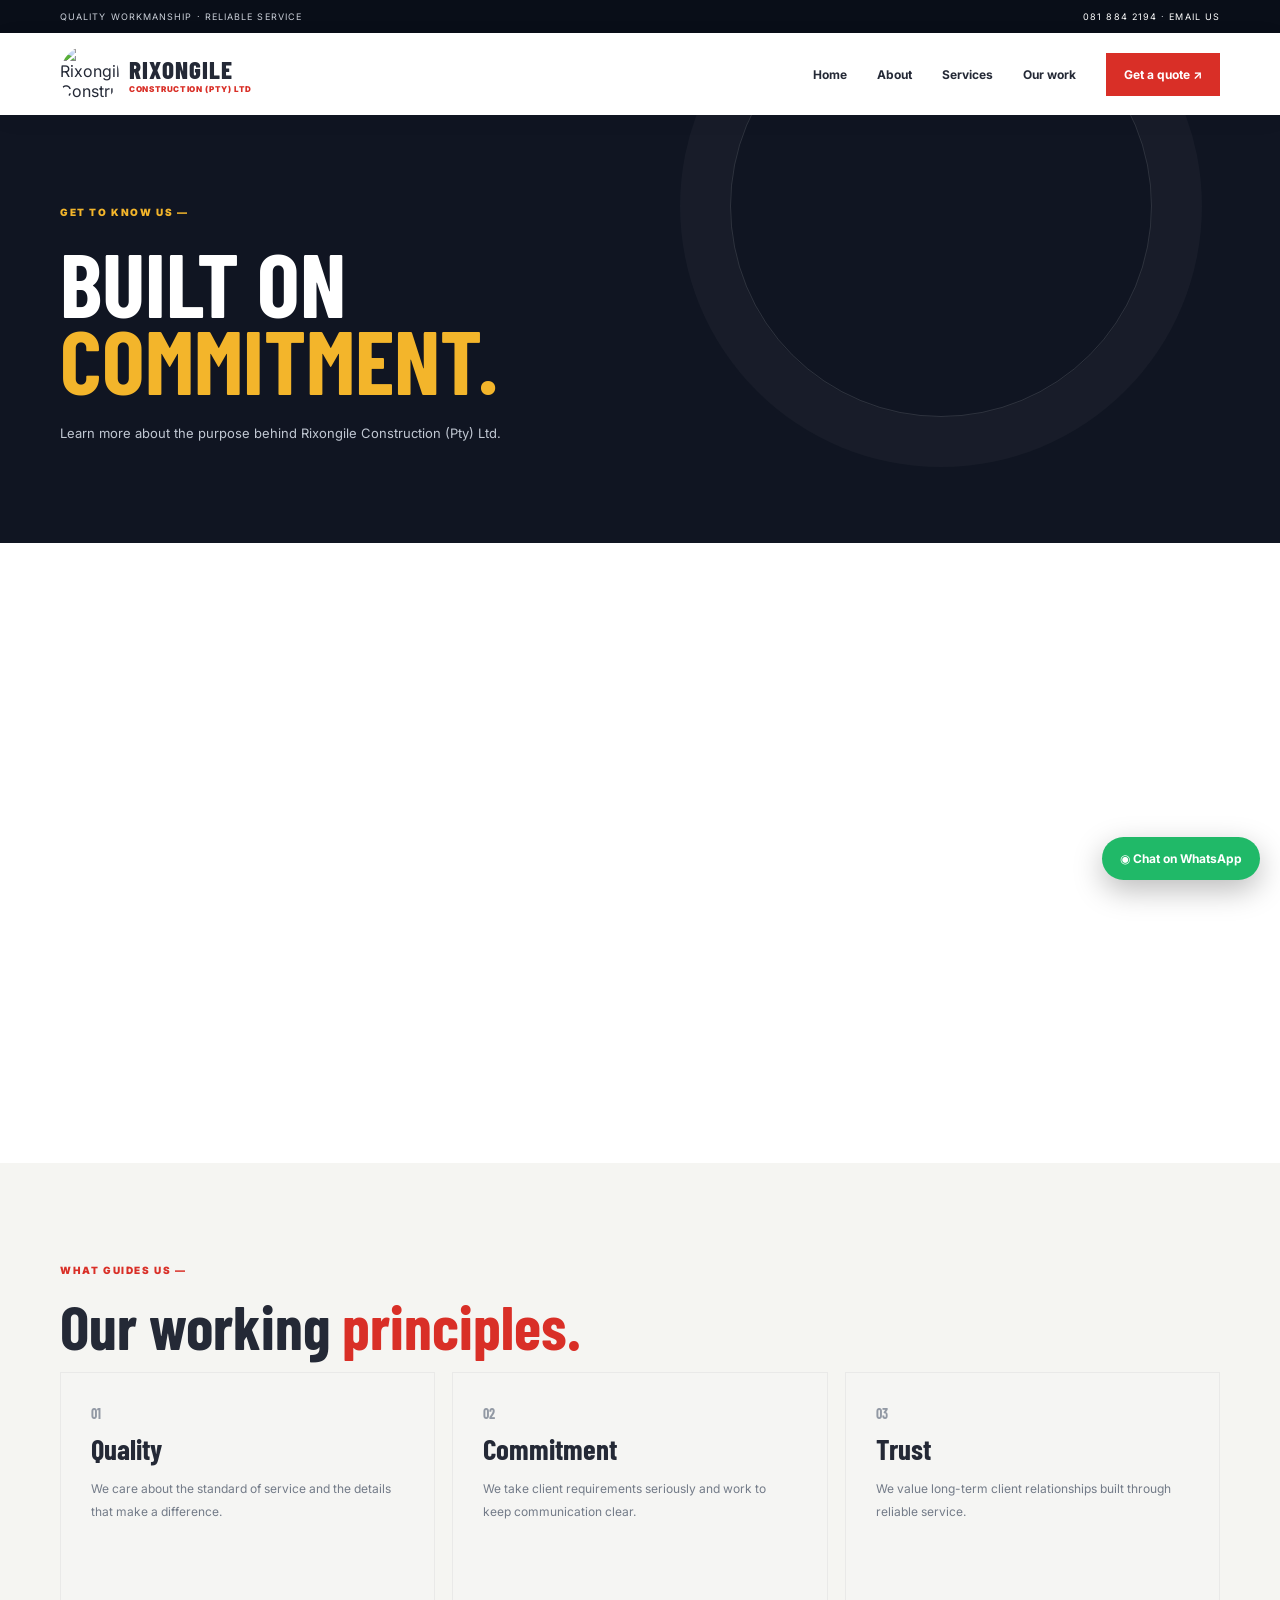
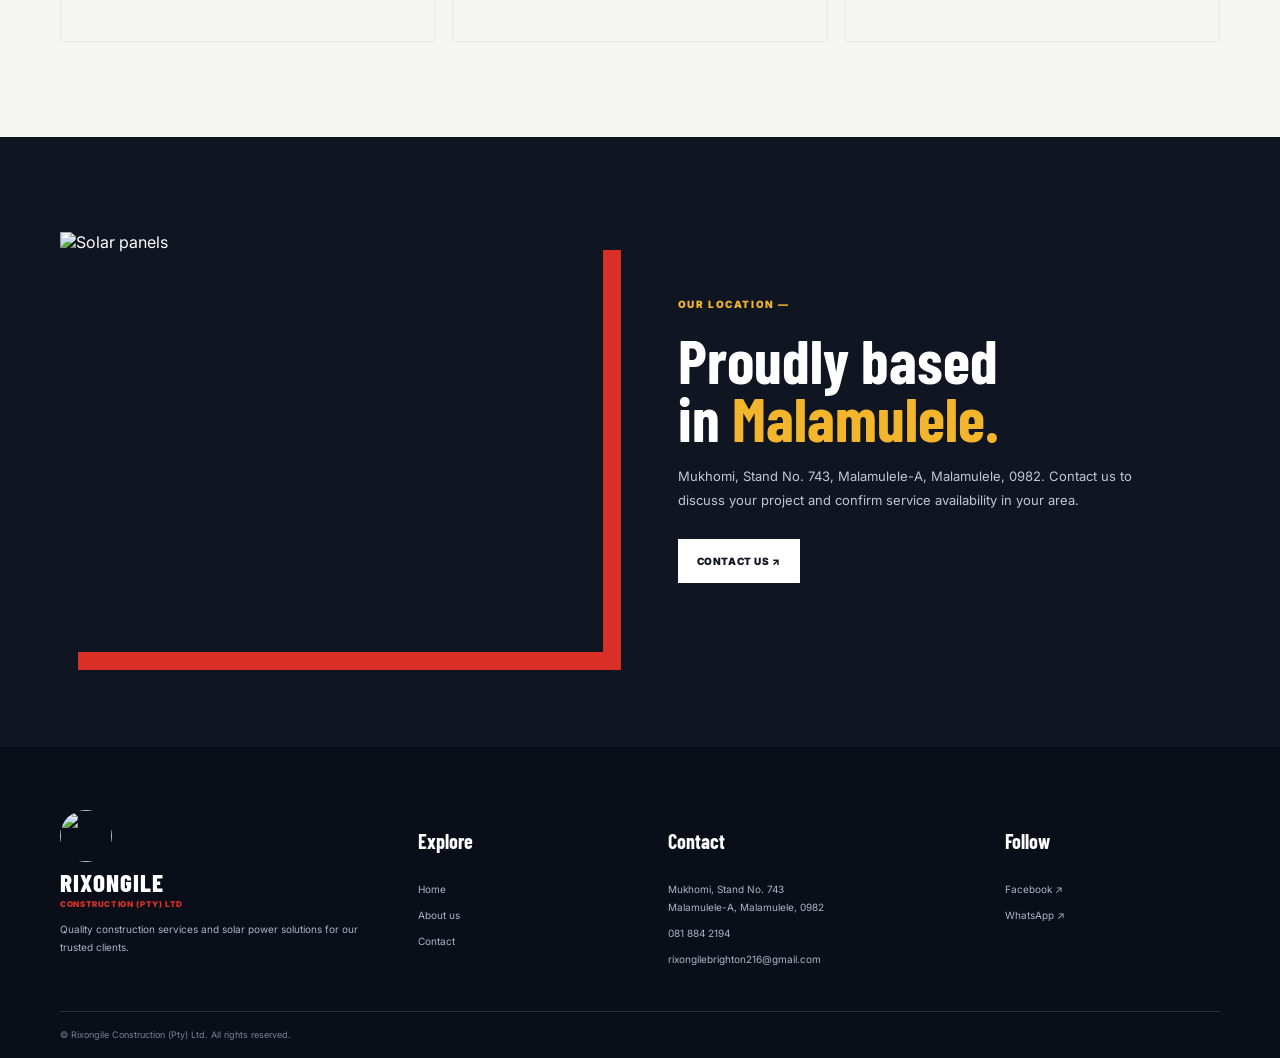
==== about.html @ 3d1c003c "commit commit" ====
<!doctype html><html lang="en"><head><meta charset="UTF-8"><meta name="viewport" content="width=device-width, initial-scale=1"><meta name="theme-color" content="#101522"><link rel="preconnect" href="https://fonts.googleapis.com"><link rel="preconnect" href="https://fonts.gstatic.com" crossorigin><link href="https://fonts.googleapis.com/css2?family=Barlow+Condensed:wght@500;600;700;800;900&family=Inter:wght@400;500;600;700;800&display=swap" rel="stylesheet"><link rel="stylesheet" href="styles.css"><meta name="description" content="Rixongile Construction (Pty) Ltd — construction and solar power solutions."><title>About Us | Rixongile Construction</title></head><body><div class="top"><div class="container">QUALITY WORKMANSHIP · RELIABLE SERVICE <span><a href="tel:+27818842194">081 884 2194</a> · <a href="mailto:rixongilebrighton216@gmail.com">EMAIL US</a></span></div></div><header><div class="container nav"><a class="brand" href="index.html"><img src="assets/logo-rixongile.jpg" alt="Rixongile Construction logo"><span><b>RIXONGILE</b><small>CONSTRUCTION (PTY) LTD</small></span></a><button class="menu" aria-label="Toggle menu">☰</button><nav><a href="index.html">Home</a><a href="about.html">About</a><a href="index.html#services">Services</a><a href="index.html#work">Our work</a><a class="navbtn" href="contact.html">Get a quote ↗</a></nav></div></header><main><section class="innerHero"><div class="container"><label>GET TO KNOW US —</label><h1>BUILT ON<br><em>COMMITMENT.</em></h1><p>Learn more about the purpose behind Rixongile Construction (Pty) Ltd.</p></div></section><section class="section"><div class="container split aboutSplit"><img class="featureImg reveal" src="assets/solar-system-installation.jpg" alt="Solar battery and inverter installation"><div class="reveal"><label>OUR STORY —</label><h2>Practical solutions.<br><em>Quality service.</em></h2><p>Rixongile Construction (Pty) Ltd provides good-quality services for our trusted clients. With over five years of industry experience, we aim to approach every enquiry with care, professionalism and a commitment to work that meets the client's needs.</p><p>Our service offering includes general construction enquiries and solar power solutions, including solar panels, inverters and battery systems. We welcome the opportunity to understand your project and discuss a suitable way forward.</p><a class="btn red" href="contact.html">TALK TO OUR TEAM ↗</a></div></div></section><section class="intro section"><div class="container"><label>WHAT GUIDES US —</label><h2>Our working <em>principles.</em></h2><div class="cards"><article class="card"><b>01</b><h3>Quality</h3><p>We care about the standard of service and the details that make a difference.</p></article><article class="card"><b>02</b><h3>Commitment</h3><p>We take client requirements seriously and work to keep communication clear.</p></article><article class="card"><b>03</b><h3>Trust</h3><p>We value long-term client relationships built through reliable service.</p></article></div></div></section><section class="dark section"><div class="container split"><img class="featureImg" src="assets/solar-panels-roof.jpg" alt="Solar panels"><div><label>OUR LOCATION —</label><h2>Proudly based<br>in <em>Malamulele.</em></h2><p>Mukhomi, Stand No. 743, Malamulele-A, Malamulele, 0982. Contact us to discuss your project and confirm service availability in your area.</p><a class="btn white" href="contact.html">CONTACT US ↗</a></div></div></section></main><footer><div class="container foot"><div><a class="brand inverse" href="index.html"><img src="assets/logo-rixongile.jpg" alt=""><span><b>RIXONGILE</b><small>CONSTRUCTION (PTY) LTD</small></span></a><p>Quality construction services and solar power solutions for our trusted clients.</p></div><div><h4>Explore</h4><a href="index.html">Home</a><a href="about.html">About us</a><a href="contact.html">Contact</a></div><div><h4>Contact</h4><p>Mukhomi, Stand No. 743<br>Malamulele-A, Malamulele, 0982</p><a href="tel:+27818842194">081 884 2194</a><a href="mailto:rixongilebrighton216@gmail.com">rixongilebrighton216@gmail.com</a></div><div><h4>Follow</h4><a target="_blank" rel="noopener" href="https://www.facebook.com/p/Rixongile-construction-ptyltd-61550637435289/">Facebook ↗</a><a href="https://wa.me/27818842194">WhatsApp ↗</a></div></div><div class="container copyright">© <span id="year"></span> Rixongile Construction (Pty) Ltd. All rights reserved.</div></footer><a class="whatsapp" target="_blank" rel="noopener" href="https://wa.me/27818842194?text=Hello%20Rixongile%20Construction%2C%20I%20would%20like%20to%20make%20an%20enquiry.">◉ <b>Chat on WhatsApp</b></a><script src="script.js"></script></body></html>
---- styles.css ----
*{box-sizing:border-box} :root{--navy:#101522;--red:#d92f27;--gold:#f3b52b;--ink:#242936;--muted:#737b88;--paper:#f5f5f2}html{scroll-behavior:smooth;scroll-padding-top:90px}body{margin:0;font-family:Inter,Arial,sans-serif;color:var(--ink)}a{text-decoration:none;color:inherit}.container{width:min(1160px,calc(100% - 42px));margin:auto}.top{background:#090e18;color:#cbd0d9;font-size:9px;letter-spacing:.12em;padding:11px 0}.top .container{display:flex;justify-content:space-between}.top a{color:white}header{height:82px;position:sticky;top:0;z-index:20;background:#fff;box-shadow:0 4px 22px #0000000c}.nav{height:100%;display:flex;align-items:center;justify-content:space-between}.brand{display:flex;align-items:center;gap:10px}.brand img{width:59px;height:59px;object-fit:contain;border-radius:50%}.brand span{display:flex;flex-direction:column}.brand b{font:800 25px 'Barlow Condensed',sans-serif;letter-spacing:.04em}.brand small{font-size:8px;font-weight:900;color:var(--red);letter-spacing:.08em}.nav nav{display:flex;align-items:center;gap:30px;font-size:12px;font-weight:700}.nav nav a:hover{color:var(--red)}.navbtn{background:var(--red);color:white!important;padding:14px 18px}.menu{display:none;border:0;background:none;font-size:25px}.hero{background:var(--navy);color:#fff;position:relative;overflow:hidden}.hero:after{content:"";position:absolute;width:580px;height:580px;border:1px solid #ffffff16;border-radius:50%;right:-130px;top:-170px;box-shadow:0 0 0 55px #ffffff08,0 0 0 110px #ffffff05}.heroGrid{min-height:585px;display:grid;grid-template-columns:1fr 1fr;align-items:center;gap:55px;padding-top:45px;padding-bottom:70px;position:relative;z-index:1}.hero label,.innerHero label,label{font-size:10px;font-weight:900;letter-spacing:.16em;color:var(--red)}.hero label,.innerHero label,.dark label,.callout label{color:var(--gold)}h1,h2,h3{font-family:'Barlow Condensed',sans-serif}h1{font-size:clamp(66px,8vw,100px);line-height:.85;margin:24px 0}h1 em,h2 em{font-style:normal;color:var(--gold)}h2{font-size:clamp(43px,5vw,62px);line-height:.94;margin:18px 0}p{font-size:13px;line-height:1.85;color:var(--muted)}.hero p,.innerHero p,.dark p{color:#c0c7d2;max-width:490px}.btn{display:inline-block;padding:16px 19px;font-size:10px;font-weight:900;letter-spacing:.06em;margin:14px 8px 10px 0;transition:.3s}.btn:hover{transform:translateY(-4px);box-shadow:0 12px 24px #0003}.red{background:var(--red);color:#fff}.ghost{border:1px solid #ffffff66;color:white}.white{background:#fff;color:var(--navy)}.proof{margin-top:27px;font-size:11px;color:#e5e8ed}.heroPic{height:420px;position:relative;perspective:900px}.heroPic img{width:100%;height:100%;object-fit:cover;border:8px solid #ffffff15;box-shadow:0 30px 65px #0007;transform:rotateY(-7deg);transition:.5s}.heroPic img:hover{transform:rotateY(0) translateY(-6px)}.float{position:absolute;bottom:20px;left:-20px;background:white;color:var(--ink);padding:17px;font-size:10px;font-weight:900;box-shadow:0 15px 35px #0003}.strip{height:53px;display:flex;align-items:center;justify-content:space-between;color:#aab2c0;font-size:9px;letter-spacing:.13em;border-top:1px solid #ffffff20}.section{padding:95px 0}.intro{background:var(--paper)}.introGrid{display:grid;grid-template-columns:1fr 2.2fr .7fr;gap:30px}.intro h2 em,.heading h2 em,.contactGrid h2 em{color:var(--red)}.stat{font:900 82px 'Barlow Condensed';color:var(--red)}.stat small{display:block;font:800 9px Inter;color:var(--muted);letter-spacing:.1em}.link,.card a{color:var(--red);font-size:10px;font-weight:900;display:inline-block;margin-top:13px}.heading{display:flex;justify-content:space-between;align-items:end;gap:30px;margin-bottom:38px}.heading p{max-width:330px}.cards{display:grid;grid-template-columns:repeat(3,1fr);gap:17px}.card{background:#f5f5f3;padding:30px;min-height:270px;border:1px solid #e9e9e8;transition:.35s;transform-style:preserve-3d}.card:hover{background:#fff;box-shadow:0 20px 55px #10152220}.card> b{font:700 14px 'Barlow Condensed';color:#9299a4}.symbol{font-size:40px;color:var(--red);margin:27px 0 12px;transform:translateZ(25px)}.card h3{font-size:29px;margin:8px 0}.card p{font-size:12px}.dark{background:var(--navy);color:#fff}.split{display:grid;grid-template-columns:1fr 1fr;align-items:center;gap:75px}.featureImg{width:100%;height:420px;object-fit:cover;box-shadow:18px 18px 0 var(--red)}.dark ul{list-style:none;padding:0;margin:25px 0}.dark li{font-size:11px;color:#dce0e7;margin:14px 0}.gallery{display:grid;grid-template-columns:1.3fr 1fr 1fr;grid-auto-rows:220px;gap:14px}.gallery a{position:relative;overflow:hidden;background:#ddd}.gallery a:first-child{grid-row:span 2}.gallery img{width:100%;height:100%;object-fit:cover;transition:.6s}.gallery a:hover img{transform:scale(1.08)}.gallery a:after{content:"";position:absolute;inset:50% 0 0;background:linear-gradient(transparent,#000b)}.gallery b{position:absolute;bottom:15px;left:15px;color:white;z-index:1;font-size:10px}.callout{background:var(--paper);padding:65px 0}.callInner{background:var(--navy);color:white;padding:50px 60px;display:flex;align-items:center;justify-content:space-between;gap:30px}.callInner h2{font-size:58px}.callInner p{margin-bottom:0}.innerHero{background:var(--navy);color:white;padding:85px 0;position:relative;overflow:hidden}.innerHero:after{content:"";position:absolute;right:10%;top:-120px;width:420px;height:420px;border:1px solid #ffffff20;border-radius:50%;box-shadow:0 0 0 50px #ffffff08}.innerHero .container{position:relative;z-index:1}.innerHero h1{font-size:clamp(65px,8vw,90px)}.aboutSplit{padding-top:10px}.contactGrid{display:grid;grid-template-columns:.9fr 1.1fr;gap:75px}.contactGrid h2{font-size:58px}.contactItem{display:flex;gap:15px;align-items:center;margin:26px 0;color:var(--red);font-size:23px}.contactItem span{display:flex;flex-direction:column;gap:6px;color:var(--ink)}.contactItem small{font-size:9px;letter-spacing:.12em;color:#89909a;font-weight:900}.contactItem b{font-size:12px}.formBox{background:var(--paper);padding:32px}.formBox h3{font-size:32px;margin:0}.formBox>p{font-size:11px}.formBox form{display:flex;flex-direction:column}.formBox label{color:var(--ink);font-size:10px;letter-spacing:0;margin:12px 0 6px}.formBox input,.formBox select,.formBox textarea{border:1px solid #dfe1e4;background:#fff;padding:13px;font:12px Inter;outline:none}.formBox input:focus,.formBox select:focus,.formBox textarea:focus{border-color:var(--red)}.formBox button{border:0;cursor:pointer;margin-top:18px}.formBox small{font-size:9px;color:#7c8490;line-height:1.6;margin-top:12px}.hours{display:grid;grid-template-columns:1fr 1fr;gap:70px;align-items:center}.hoursBox{background:#fff;color:var(--ink);padding:25px 30px}.hoursBox p{display:flex;justify-content:space-between;border-bottom:1px solid #eee;padding:10px 0;font-size:11px}.hoursBox b{color:var(--ink)}.hoursBox small{font-size:9px;color:#7b8390;line-height:1.6}footer{background:#090e18;color:#fff;padding:55px 0 18px}.foot{display:grid;grid-template-columns:1.5fr 1fr 1.4fr 1fr;gap:35px;padding-bottom:35px}.foot p,.foot a{font-size:10px;line-height:1.8;color:#aeb6c4;display:block;margin:8px 0}.foot h4{font:700 20px 'Barlow Condensed'}.inverse b{color:#fff}.inverse img{width:52px;height:52px}.copyright{border-top:1px solid #ffffff20;padding-top:17px;color:#798395;font-size:9px}.whatsapp{position:fixed;right:20px;bottom:20px;background:#20b968;color:#fff;border-radius:35px;padding:14px 18px;z-index:30;box-shadow:0 10px 30px #0004;font-size:12px}.reveal{opacity:0;transform:translateY(22px);transition:.7s}.reveal.visible{opacity:1;transform:none}@media(max-width:850px){.nav nav{gap:15px}.heroGrid{gap:25px}.split{gap:40px}.foot{grid-template-columns:1fr 1fr}.contactGrid{gap:35px}}@media(max-width:650px){.container{width:calc(100% - 34px)}.top .container{justify-content:center}.top .container:before{content:"";display:none}.top .container{font-size:8px}.top .container span{margin-left:10px}header{height:70px}.brand img{width:48px;height:48px}.brand b{font-size:22px}.menu{display:block}.nav nav{display:none;position:absolute;top:70px;left:0;right:0;background:white;padding:15px 22px 22px;box-shadow:0 12px 20px #0002;flex-direction:column;align-items:stretch;gap:0}.nav nav.open{display:flex}.nav nav a{padding:13px 0;border-bottom:1px solid #eee}.nav nav .navbtn{text-align:center;margin-top:10px;padding:13px}.heroGrid{grid-template-columns:1fr;padding-top:58px;padding-bottom:70px;gap:35px}.heroGrid h1{font-size:72px}.heroPic{height:300px}.heroPic img{transform:none}.float{left:0;bottom:10px}.strip{font-size:7px}.strip span:nth-child(2){display:none}.section{padding:68px 0}.introGrid{grid-template-columns:1fr;gap:16px}.stat{font-size:60px}.heading{display:block}.heading p{margin-top:15px}.cards{grid-template-columns:1fr}.card{min-height:230px}.split,.contactGrid,.hours{grid-template-columns:1fr;gap:38px}.featureImg{height:310px;box-shadow:12px 12px 0 var(--red)}.gallery{grid-template-columns:1fr 1fr;grid-auto-rows:160px;gap:9px}.gallery a:first-child{grid-row:span 2}.callInner{display:block;padding:32px 25px}.callInner h2{font-size:48px}.innerHero{padding:65px 0}.innerHero h1{font-size:65px}.contactGrid h2{font-size:50px}.formBox{padding:25px 19px}.foot{grid-template-columns:1fr 1fr;gap:20px}.foot>div:first-child{grid-column:span 2}.whatsapp{right:12px;bottom:12px;padding:12px 15px}}@media(prefers-reduced-motion:reduce){*{scroll-behavior:auto!important;transition:none!important}.reveal{opacity:1;transform:none}}
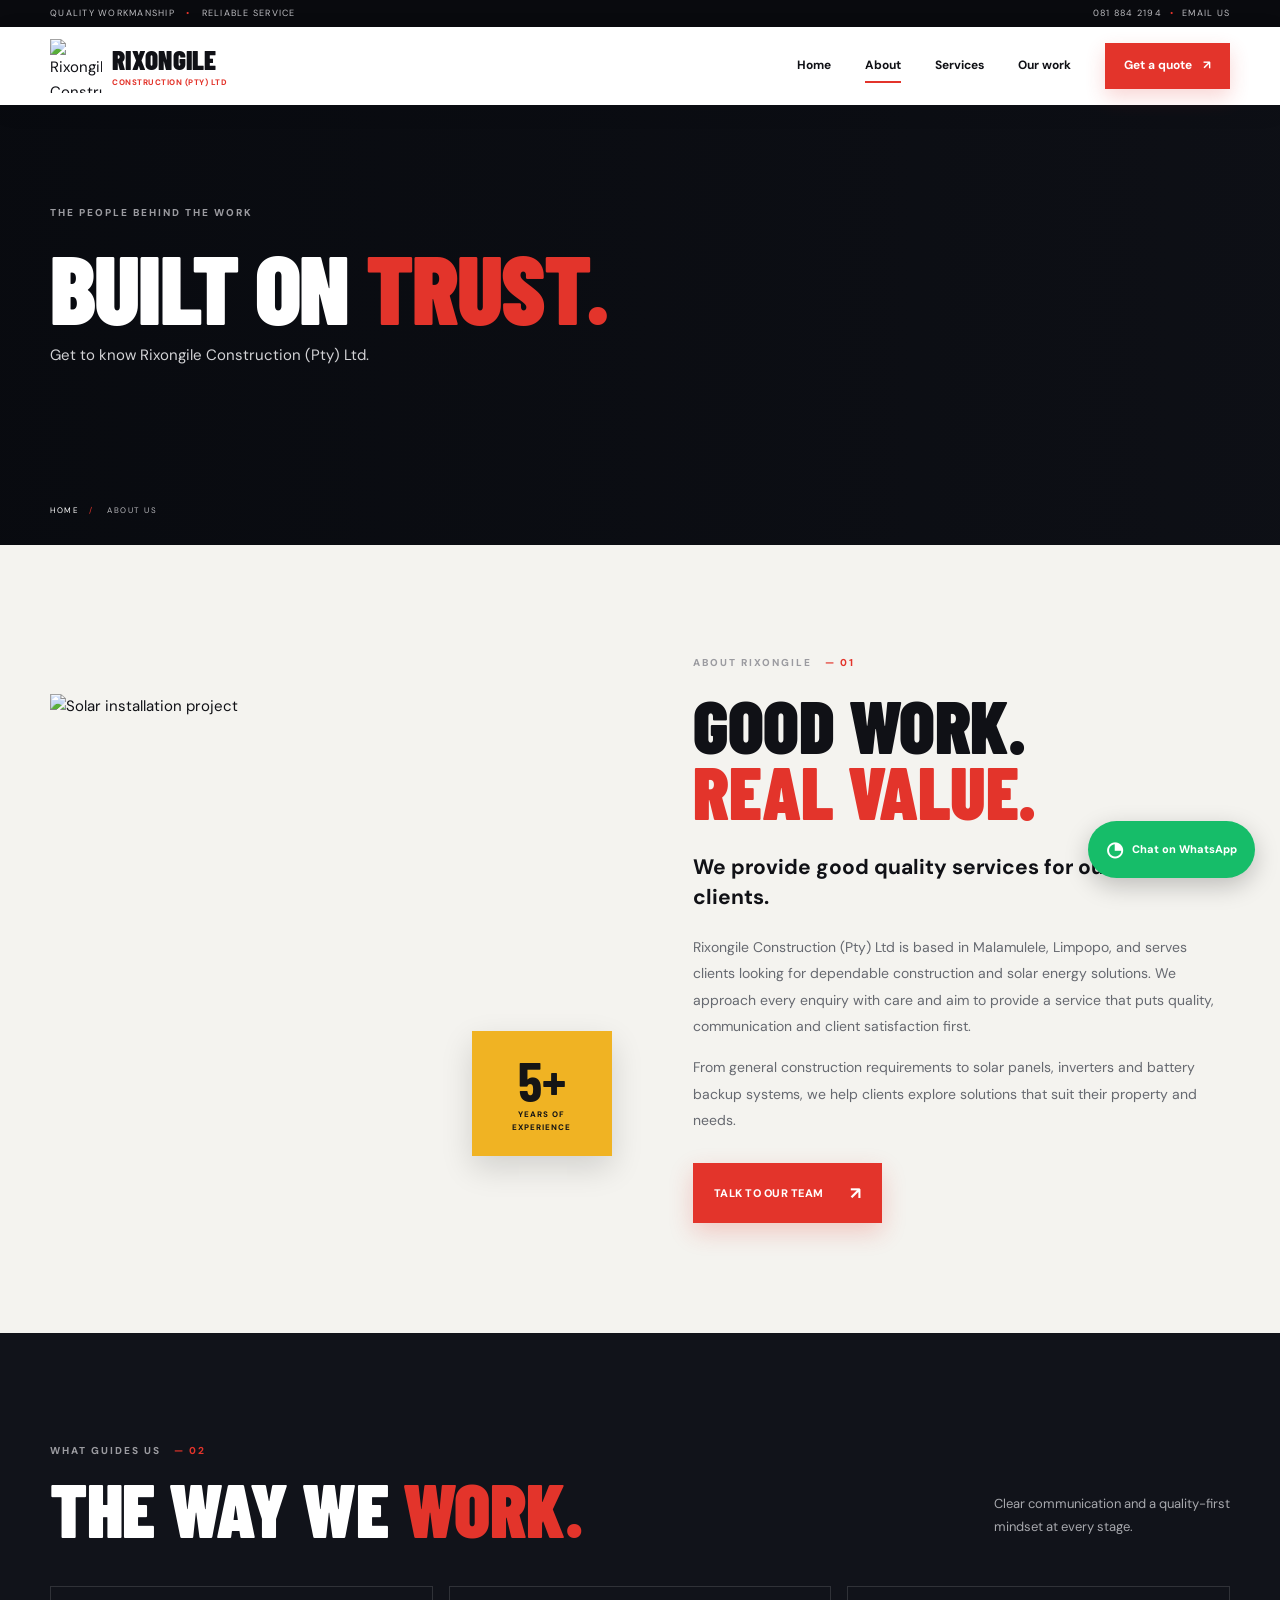
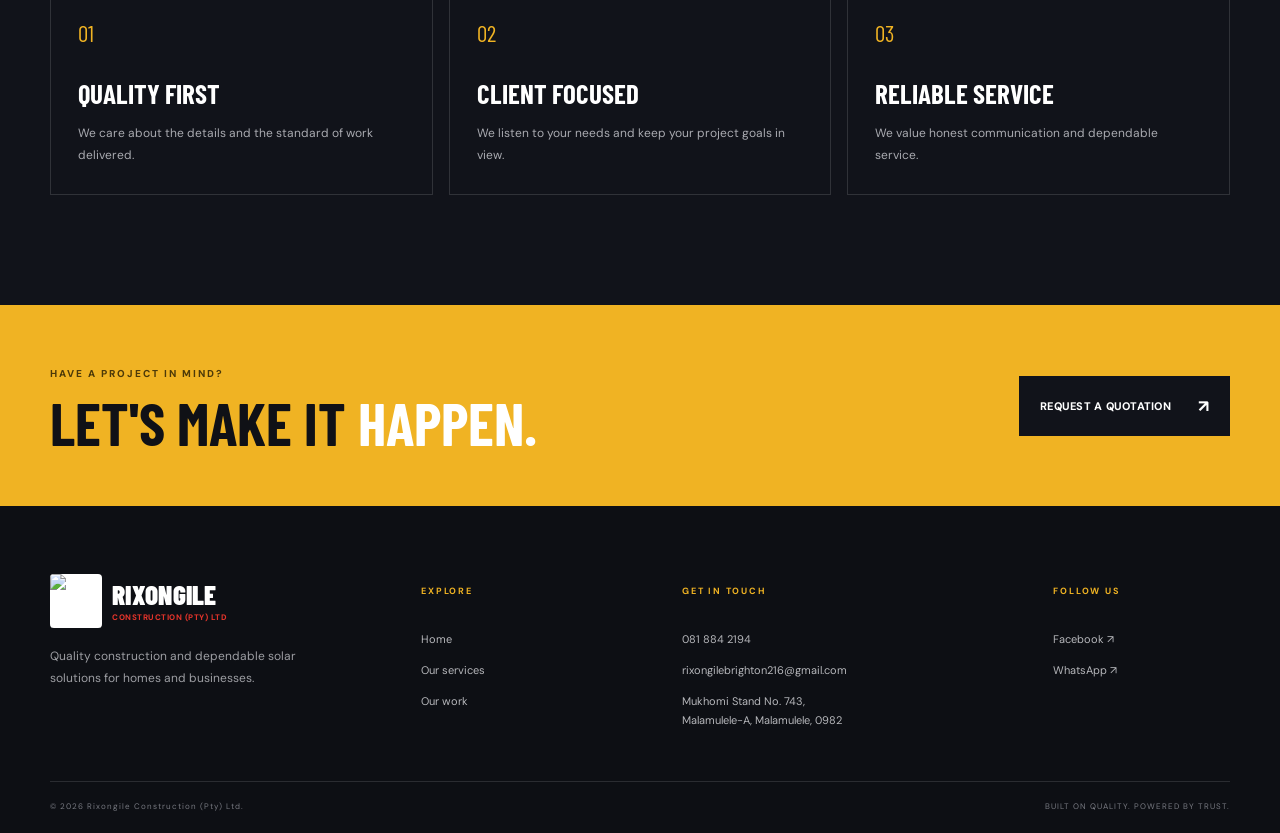
==== commit 35023281: "add files commit" ====
--- a/about.html
+++ b/about.html
@@ -1 +1 @@
-<!doctype html><html lang="en"><head><meta charset="UTF-8"><meta name="viewport" content="width=device-width, initial-scale=1"><meta name="theme-color" content="#101522"><link rel="preconnect" href="https://fonts.googleapis.com"><link rel="preconnect" href="https://fonts.gstatic.com" crossorigin><link href="https://fonts.googleapis.com/css2?family=Barlow+Condensed:wght@500;600;700;800;900&family=Inter:wght@400;500;600;700;800&display=swap" rel="stylesheet"><link rel="stylesheet" href="styles.css"><meta name="description" content="Rixongile Construction (Pty) Ltd — construction and solar power solutions."><title>About Us | Rixongile Construction</title></head><body><div class="top"><div class="container">QUALITY WORKMANSHIP · RELIABLE SERVICE <span><a href="tel:+27818842194">081 884 2194</a> · <a href="mailto:rixongilebrighton216@gmail.com">EMAIL US</a></span></div></div><header><div class="container nav"><a class="brand" href="index.html"><img src="assets/logo-rixongile.jpg" alt="Rixongile Construction logo"><span><b>RIXONGILE</b><small>CONSTRUCTION (PTY) LTD</small></span></a><button class="menu" aria-label="Toggle menu">☰</button><nav><a href="index.html">Home</a><a href="about.html">About</a><a href="index.html#services">Services</a><a href="index.html#work">Our work</a><a class="navbtn" href="contact.html">Get a quote ↗</a></nav></div></header><main><section class="innerHero"><div class="container"><label>GET TO KNOW US —</label><h1>BUILT ON<br><em>COMMITMENT.</em></h1><p>Learn more about the purpose behind Rixongile Construction (Pty) Ltd.</p></div></section><section class="section"><div class="container split aboutSplit"><img class="featureImg reveal" src="assets/solar-system-installation.jpg" alt="Solar battery and inverter installation"><div class="reveal"><label>OUR STORY —</label><h2>Practical solutions.<br><em>Quality service.</em></h2><p>Rixongile Construction (Pty) Ltd provides good-quality services for our trusted clients. With over five years of industry experience, we aim to approach every enquiry with care, professionalism and a commitment to work that meets the client's needs.</p><p>Our service offering includes general construction enquiries and solar power solutions, including solar panels, inverters and battery systems. We welcome the opportunity to understand your project and discuss a suitable way forward.</p><a class="btn red" href="contact.html">TALK TO OUR TEAM ↗</a></div></div></section><section class="intro section"><div class="container"><label>WHAT GUIDES US —</label><h2>Our working <em>principles.</em></h2><div class="cards"><article class="card"><b>01</b><h3>Quality</h3><p>We care about the standard of service and the details that make a difference.</p></article><article class="card"><b>02</b><h3>Commitment</h3><p>We take client requirements seriously and work to keep communication clear.</p></article><article class="card"><b>03</b><h3>Trust</h3><p>We value long-term client relationships built through reliable service.</p></article></div></div></section><section class="dark section"><div class="container split"><img class="featureImg" src="assets/solar-panels-roof.jpg" alt="Solar panels"><div><label>OUR LOCATION —</label><h2>Proudly based<br>in <em>Malamulele.</em></h2><p>Mukhomi, Stand No. 743, Malamulele-A, Malamulele, 0982. Contact us to discuss your project and confirm service availability in your area.</p><a class="btn white" href="contact.html">CONTACT US ↗</a></div></div></section></main><footer><div class="container foot"><div><a class="brand inverse" href="index.html"><img src="assets/logo-rixongile.jpg" alt=""><span><b>RIXONGILE</b><small>CONSTRUCTION (PTY) LTD</small></span></a><p>Quality construction services and solar power solutions for our trusted clients.</p></div><div><h4>Explore</h4><a href="index.html">Home</a><a href="about.html">About us</a><a href="contact.html">Contact</a></div><div><h4>Contact</h4><p>Mukhomi, Stand No. 743<br>Malamulele-A, Malamulele, 0982</p><a href="tel:+27818842194">081 884 2194</a><a href="mailto:rixongilebrighton216@gmail.com">rixongilebrighton216@gmail.com</a></div><div><h4>Follow</h4><a target="_blank" rel="noopener" href="https://www.facebook.com/p/Rixongile-construction-ptyltd-61550637435289/">Facebook ↗</a><a href="https://wa.me/27818842194">WhatsApp ↗</a></div></div><div class="container copyright">© <span id="year"></span> Rixongile Construction (Pty) Ltd. All rights reserved.</div></footer><a class="whatsapp" target="_blank" rel="noopener" href="https://wa.me/27818842194?text=Hello%20Rixongile%20Construction%2C%20I%20would%20like%20to%20make%20an%20enquiry.">◉ <b>Chat on WhatsApp</b></a><script src="script.js"></script></body></html>+<!doctype html><html lang="en"><head><meta charset="utf-8"><meta name="viewport" content="width=device-width,initial-scale=1"><meta name="theme-color" content="#101116"><title>About Us | Rixongile Construction</title><link rel="preconnect" href="https://fonts.googleapis.com"><link href="https://fonts.googleapis.com/css2?family=Barlow+Condensed:wght@500;600;700;800;900&family=DM+Sans:wght@400;500;600;700;800&display=swap" rel="stylesheet"><link rel="stylesheet" href="styles.css"></head><body><div class="topline"><div class="wrap top-inner"><span>QUALITY WORKMANSHIP <i>•</i> RELIABLE SERVICE</span><span><a href="tel:+27818842194">081 884 2194</a><i>•</i><a href="mailto:rixongilebrighton216@gmail.com">EMAIL US</a></span></div></div><header class="site-header"><div class="wrap nav-wrap"><a class="brand" href="index.html"><img src="assets/logo-rixongile.jpg" alt="Rixongile Construction logo"><span><b>RIXONGILE</b><small>CONSTRUCTION (PTY) LTD</small></span></a><button class="menu-toggle" aria-label="Open navigation" aria-expanded="false"><span></span><span></span><span></span></button><nav class="nav-links"><a href="index.html">Home</a><a class="active" href="about.html">About</a><a href="index.html#services">Services</a><a href="index.html#projects">Our work</a><a class="nav-cta" href="contact.html">Get a quote <b>↗</b></a></nav></div></header><main><section class="inner-hero"><div class="inner-hero-bg"></div><div class="wrap inner-hero-content"><div class="section-kicker">THE PEOPLE BEHIND THE WORK</div><h1>BUILT ON <em>TRUST.</em></h1><p>Get to know Rixongile Construction (Pty) Ltd.</p><div class="breadcrumbs"><a href="index.html">HOME</a><span>/</span> ABOUT US</div></div></section><section class="section-pad about-main"><div class="wrap about-grid"><div class="about-photo reveal"><img src="assets/solar-installation-1.jpg" alt="Solar installation project"><div class="photo-stamp"><b>5+</b><span>YEARS OF<br>EXPERIENCE</span></div></div><div class="about-text reveal"><div class="section-kicker">ABOUT RIXONGILE <span>— 01</span></div><h2>GOOD WORK.<br><em>REAL VALUE.</em></h2><p class="lead">We provide good quality services for our trusted clients.</p><p>Rixongile Construction (Pty) Ltd is based in Malamulele, Limpopo, and serves clients looking for dependable construction and solar energy solutions. We approach every enquiry with care and aim to provide a service that puts quality, communication and client satisfaction first.</p><p>From general construction requirements to solar panels, inverters and battery backup systems, we help clients explore solutions that suit their property and needs.</p><a class="btn btn-red" href="contact.html">Talk to our team <span>↗</span></a></div></div></section><section class="values-section section-pad"><div class="wrap"><div class="section-head"><div><div class="section-kicker">WHAT GUIDES US <span>— 02</span></div><h2>THE WAY WE <em>WORK.</em></h2></div><p>Clear communication and a quality-first<br>mindset at every stage.</p></div><div class="values-grid"><article class="value-card reveal"><span>01</span><h3>QUALITY FIRST</h3><p>We care about the details and the standard of work delivered.</p></article><article class="value-card reveal"><span>02</span><h3>CLIENT FOCUSED</h3><p>We listen to your needs and keep your project goals in view.</p></article><article class="value-card reveal"><span>03</span><h3>RELIABLE SERVICE</h3><p>We value honest communication and dependable service.</p></article></div></div></section><section class="quote-strip"><div class="wrap quote-inner"><div><span class="section-kicker">HAVE A PROJECT IN MIND?</span><h2>LET'S MAKE IT <em>HAPPEN.</em></h2></div><a class="btn btn-dark" href="contact.html">Request a quotation <span>↗</span></a></div></section></main><footer class="footer"><div class="wrap footer-main"><div class="footer-brand"><a class="brand brand-light" href="index.html"><img src="assets/logo-rixongile.jpg" alt="Rixongile Construction logo"><span><b>RIXONGILE</b><small>CONSTRUCTION (PTY) LTD</small></span></a><p>Quality construction and dependable solar solutions for homes and businesses.</p></div><div><h4>EXPLORE</h4><a href="index.html">Home</a><a href="index.html#services">Our services</a><a href="index.html#projects">Our work</a></div><div><h4>GET IN TOUCH</h4><a href="tel:+27818842194">081 884 2194</a><a href="mailto:rixongilebrighton216@gmail.com">rixongilebrighton216@gmail.com</a><span>Mukhomi Stand No. 743,<br>Malamulele-A, Malamulele, 0982</span></div><div><h4>FOLLOW US</h4><a href="https://www.facebook.com/p/Rixongile-construction-ptyltd-61550637435289/" target="_blank" rel="noopener">Facebook ↗</a><a href="https://wa.me/27818842194" target="_blank" rel="noopener">WhatsApp ↗</a></div></div><div class="wrap footer-bottom"><span>© <span id="year"></span> Rixongile Construction (Pty) Ltd.</span><span>BUILT ON QUALITY. POWERED BY TRUST.</span></div></footer><a class="whatsapp-float" href="https://wa.me/27818842194?text=Hello%20Rixongile%20Construction%2C%20I%20would%20like%20to%20make%20an%20enquiry." target="_blank" rel="noopener"><span class="wa-dot">◔</span><span>Chat on WhatsApp</span></a><script src="script.js"></script></body></html>
--- a/styles.css
+++ b/styles.css
@@ -1 +1 @@
-*{box-sizing:border-box} :root{--navy:#101522;--red:#d92f27;--gold:#f3b52b;--ink:#242936;--muted:#737b88;--paper:#f5f5f2}html{scroll-behavior:smooth;scroll-padding-top:90px}body{margin:0;font-family:Inter,Arial,sans-serif;color:var(--ink)}a{text-decoration:none;color:inherit}.container{width:min(1160px,calc(100% - 42px));margin:auto}.top{background:#090e18;color:#cbd0d9;font-size:9px;letter-spacing:.12em;padding:11px 0}.top .container{display:flex;justify-content:space-between}.top a{color:white}header{height:82px;position:sticky;top:0;z-index:20;background:#fff;box-shadow:0 4px 22px #0000000c}.nav{height:100%;display:flex;align-items:center;justify-content:space-between}.brand{display:flex;align-items:center;gap:10px}.brand img{width:59px;height:59px;object-fit:contain;border-radius:50%}.brand span{display:flex;flex-direction:column}.brand b{font:800 25px 'Barlow Condensed',sans-serif;letter-spacing:.04em}.brand small{font-size:8px;font-weight:900;color:var(--red);letter-spacing:.08em}.nav nav{display:flex;align-items:center;gap:30px;font-size:12px;font-weight:700}.nav nav a:hover{color:var(--red)}.navbtn{background:var(--red);color:white!important;padding:14px 18px}.menu{display:none;border:0;background:none;font-size:25px}.hero{background:var(--navy);color:#fff;position:relative;overflow:hidden}.hero:after{content:"";position:absolute;width:580px;height:580px;border:1px solid #ffffff16;border-radius:50%;right:-130px;top:-170px;box-shadow:0 0 0 55px #ffffff08,0 0 0 110px #ffffff05}.heroGrid{min-height:585px;display:grid;grid-template-columns:1fr 1fr;align-items:center;gap:55px;padding-top:45px;padding-bottom:70px;position:relative;z-index:1}.hero label,.innerHero label,label{font-size:10px;font-weight:900;letter-spacing:.16em;color:var(--red)}.hero label,.innerHero label,.dark label,.callout label{color:var(--gold)}h1,h2,h3{font-family:'Barlow Condensed',sans-serif}h1{font-size:clamp(66px,8vw,100px);line-height:.85;margin:24px 0}h1 em,h2 em{font-style:normal;color:var(--gold)}h2{font-size:clamp(43px,5vw,62px);line-height:.94;margin:18px 0}p{font-size:13px;line-height:1.85;color:var(--muted)}.hero p,.innerHero p,.dark p{color:#c0c7d2;max-width:490px}.btn{display:inline-block;padding:16px 19px;font-size:10px;font-weight:900;letter-spacing:.06em;margin:14px 8px 10px 0;transition:.3s}.btn:hover{transform:translateY(-4px);box-shadow:0 12px 24px #0003}.red{background:var(--red);color:#fff}.ghost{border:1px solid #ffffff66;color:white}.white{background:#fff;color:var(--navy)}.proof{margin-top:27px;font-size:11px;color:#e5e8ed}.heroPic{height:420px;position:relative;perspective:900px}.heroPic img{width:100%;height:100%;object-fit:cover;border:8px solid #ffffff15;box-shadow:0 30px 65px #0007;transform:rotateY(-7deg);transition:.5s}.heroPic img:hover{transform:rotateY(0) translateY(-6px)}.float{position:absolute;bottom:20px;left:-20px;background:white;color:var(--ink);padding:17px;font-size:10px;font-weight:900;box-shadow:0 15px 35px #0003}.strip{height:53px;display:flex;align-items:center;justify-content:space-between;color:#aab2c0;font-size:9px;letter-spacing:.13em;border-top:1px solid #ffffff20}.section{padding:95px 0}.intro{background:var(--paper)}.introGrid{display:grid;grid-template-columns:1fr 2.2fr .7fr;gap:30px}.intro h2 em,.heading h2 em,.contactGrid h2 em{color:var(--red)}.stat{font:900 82px 'Barlow Condensed';color:var(--red)}.stat small{display:block;font:800 9px Inter;color:var(--muted);letter-spacing:.1em}.link,.card a{color:var(--red);font-size:10px;font-weight:900;display:inline-block;margin-top:13px}.heading{display:flex;justify-content:space-between;align-items:end;gap:30px;margin-bottom:38px}.heading p{max-width:330px}.cards{display:grid;grid-template-columns:repeat(3,1fr);gap:17px}.card{background:#f5f5f3;padding:30px;min-height:270px;border:1px solid #e9e9e8;transition:.35s;transform-style:preserve-3d}.card:hover{background:#fff;box-shadow:0 20px 55px #10152220}.card> b{font:700 14px 'Barlow Condensed';color:#9299a4}.symbol{font-size:40px;color:var(--red);margin:27px 0 12px;transform:translateZ(25px)}.card h3{font-size:29px;margin:8px 0}.card p{font-size:12px}.dark{background:var(--navy);color:#fff}.split{display:grid;grid-template-columns:1fr 1fr;align-items:center;gap:75px}.featureImg{width:100%;height:420px;object-fit:cover;box-shadow:18px 18px 0 var(--red)}.dark ul{list-style:none;padding:0;margin:25px 0}.dark li{font-size:11px;color:#dce0e7;margin:14px 0}.gallery{display:grid;grid-template-columns:1.3fr 1fr 1fr;grid-auto-rows:220px;gap:14px}.gallery a{position:relative;overflow:hidden;background:#ddd}.gallery a:first-child{grid-row:span 2}.gallery img{width:100%;height:100%;object-fit:cover;transition:.6s}.gallery a:hover img{transform:scale(1.08)}.gallery a:after{content:"";position:absolute;inset:50% 0 0;background:linear-gradient(transparent,#000b)}.gallery b{position:absolute;bottom:15px;left:15px;color:white;z-index:1;font-size:10px}.callout{background:var(--paper);padding:65px 0}.callInner{background:var(--navy);color:white;padding:50px 60px;display:flex;align-items:center;justify-content:space-between;gap:30px}.callInner h2{font-size:58px}.callInner p{margin-bottom:0}.innerHero{background:var(--navy);color:white;padding:85px 0;position:relative;overflow:hidden}.innerHero:after{content:"";position:absolute;right:10%;top:-120px;width:420px;height:420px;border:1px solid #ffffff20;border-radius:50%;box-shadow:0 0 0 50px #ffffff08}.innerHero .container{position:relative;z-index:1}.innerHero h1{font-size:clamp(65px,8vw,90px)}.aboutSplit{padding-top:10px}.contactGrid{display:grid;grid-template-columns:.9fr 1.1fr;gap:75px}.contactGrid h2{font-size:58px}.contactItem{display:flex;gap:15px;align-items:center;margin:26px 0;color:var(--red);font-size:23px}.contactItem span{display:flex;flex-direction:column;gap:6px;color:var(--ink)}.contactItem small{font-size:9px;letter-spacing:.12em;color:#89909a;font-weight:900}.contactItem b{font-size:12px}.formBox{background:var(--paper);padding:32px}.formBox h3{font-size:32px;margin:0}.formBox>p{font-size:11px}.formBox form{display:flex;flex-direction:column}.formBox label{color:var(--ink);font-size:10px;letter-spacing:0;margin:12px 0 6px}.formBox input,.formBox select,.formBox textarea{border:1px solid #dfe1e4;background:#fff;padding:13px;font:12px Inter;outline:none}.formBox input:focus,.formBox select:focus,.formBox textarea:focus{border-color:var(--red)}.formBox button{border:0;cursor:pointer;margin-top:18px}.formBox small{font-size:9px;color:#7c8490;line-height:1.6;margin-top:12px}.hours{display:grid;grid-template-columns:1fr 1fr;gap:70px;align-items:center}.hoursBox{background:#fff;color:var(--ink);padding:25px 30px}.hoursBox p{display:flex;justify-content:space-between;border-bottom:1px solid #eee;padding:10px 0;font-size:11px}.hoursBox b{color:var(--ink)}.hoursBox small{font-size:9px;color:#7b8390;line-height:1.6}footer{background:#090e18;color:#fff;padding:55px 0 18px}.foot{display:grid;grid-template-columns:1.5fr 1fr 1.4fr 1fr;gap:35px;padding-bottom:35px}.foot p,.foot a{font-size:10px;line-height:1.8;color:#aeb6c4;display:block;margin:8px 0}.foot h4{font:700 20px 'Barlow Condensed'}.inverse b{color:#fff}.inverse img{width:52px;height:52px}.copyright{border-top:1px solid #ffffff20;padding-top:17px;color:#798395;font-size:9px}.whatsapp{position:fixed;right:20px;bottom:20px;background:#20b968;color:#fff;border-radius:35px;padding:14px 18px;z-index:30;box-shadow:0 10px 30px #0004;font-size:12px}.reveal{opacity:0;transform:translateY(22px);transition:.7s}.reveal.visible{opacity:1;transform:none}@media(max-width:850px){.nav nav{gap:15px}.heroGrid{gap:25px}.split{gap:40px}.foot{grid-template-columns:1fr 1fr}.contactGrid{gap:35px}}@media(max-width:650px){.container{width:calc(100% - 34px)}.top .container{justify-content:center}.top .container:before{content:"";display:none}.top .container{font-size:8px}.top .container span{margin-left:10px}header{height:70px}.brand img{width:48px;height:48px}.brand b{font-size:22px}.menu{display:block}.nav nav{display:none;position:absolute;top:70px;left:0;right:0;background:white;padding:15px 22px 22px;box-shadow:0 12px 20px #0002;flex-direction:column;align-items:stretch;gap:0}.nav nav.open{display:flex}.nav nav a{padding:13px 0;border-bottom:1px solid #eee}.nav nav .navbtn{text-align:center;margin-top:10px;padding:13px}.heroGrid{grid-template-columns:1fr;padding-top:58px;padding-bottom:70px;gap:35px}.heroGrid h1{font-size:72px}.heroPic{height:300px}.heroPic img{transform:none}.float{left:0;bottom:10px}.strip{font-size:7px}.strip span:nth-child(2){display:none}.section{padding:68px 0}.introGrid{grid-template-columns:1fr;gap:16px}.stat{font-size:60px}.heading{display:block}.heading p{margin-top:15px}.cards{grid-template-columns:1fr}.card{min-height:230px}.split,.contactGrid,.hours{grid-template-columns:1fr;gap:38px}.featureImg{height:310px;box-shadow:12px 12px 0 var(--red)}.gallery{grid-template-columns:1fr 1fr;grid-auto-rows:160px;gap:9px}.gallery a:first-child{grid-row:span 2}.callInner{display:block;padding:32px 25px}.callInner h2{font-size:48px}.innerHero{padding:65px 0}.innerHero h1{font-size:65px}.contactGrid h2{font-size:50px}.formBox{padding:25px 19px}.foot{grid-template-columns:1fr 1fr;gap:20px}.foot>div:first-child{grid-column:span 2}.whatsapp{right:12px;bottom:12px;padding:12px 15px}}@media(prefers-reduced-motion:reduce){*{scroll-behavior:auto!important;transition:none!important}.reveal{opacity:1;transform:none}}+:root{--ink:#101116;--ink2:#171920;--paper:#f4f3ef;--white:#fff;--muted:#a9a9ad;--red:#e3342b;--gold:#f0b323;--line:rgba(255,255,255,.12);--font:'DM Sans',sans-serif;--display:'Barlow Condensed',sans-serif}*{box-sizing:border-box}html{scroll-behavior:smooth;scroll-padding-top:90px}body{margin:0;background:var(--paper);color:var(--ink);font-family:var(--font);font-size:15px;line-height:1.65;overflow-x:hidden}a{color:inherit;text-decoration:none}img{display:block;max-width:100%}.wrap{width:min(1180px,calc(100% - 64px));margin:auto}.topline{height:27px;background:#090a0e;color:#bdbdc1;font-size:9px;letter-spacing:1.25px;text-transform:uppercase}.top-inner{height:100%;display:flex;align-items:center;justify-content:space-between}.topline i{font-style:normal;color:var(--red);padding:0 8px}.topline a:hover{color:#fff}.site-header{height:78px;background:rgba(255,255,255,.97);position:sticky;top:0;z-index:30;box-shadow:0 5px 25px rgba(0,0,0,.06);backdrop-filter:blur(16px)}.nav-wrap{height:100%;display:flex;align-items:center;justify-content:space-between}.brand{display:flex;align-items:center;gap:10px;min-width:215px}.brand img{width:52px;height:54px;object-fit:contain}.brand span{display:flex;flex-direction:column;line-height:1}.brand b{font-family:var(--display);font-size:27px;font-weight:900;letter-spacing:.3px}.brand small{font-size:8px;font-weight:800;letter-spacing:.5px;color:var(--red);margin-top:5px}.nav-links{display:flex;align-items:center;gap:34px;font-size:12px;font-weight:700}.nav-links>a:not(.nav-cta){position:relative;padding:10px 0}.nav-links>a:not(.nav-cta):after{content:'';position:absolute;bottom:3px;left:0;width:0;height:2px;background:var(--red);transition:.3s}.nav-links>a:hover:after,.nav-links>a.active:not(.nav-cta):after{width:100%}.nav-cta{background:var(--red);color:#fff;padding:13px 19px;box-shadow:0 8px 20px rgba(227,52,43,.2);transition:.25s}.nav-cta:hover,.btn-red:hover{background:#bd241f;transform:translateY(-3px);box-shadow:0 12px 24px rgba(227,52,43,.3)}.nav-cta b{margin-left:8px}.menu-toggle{display:none;background:none;border:0;padding:10px}.menu-toggle span{display:block;width:24px;height:2px;background:#111;margin:5px}.hero{height:min(760px,calc(100vh - 105px));min-height:640px;position:relative;overflow:hidden;background:#11131a;color:#fff;isolation:isolate}.hero-photo{position:absolute;inset:0;z-index:-3;background-image:linear-gradient(90deg,rgba(8,10,15,.94) 0%,rgba(8,10,15,.82) 40%,rgba(8,10,15,.25) 100%),url('https://images.pexels.com/photos/14224694/pexels-photo-14224694.jpeg?auto=compress&cs=tinysrgb&w=2000'),url('assets/solar-installation-2.jpg');background-position:center 52%;background-size:cover;transform:scale(1.06);animation:heroZoom 16s ease-in-out infinite alternate}.hero-shade{position:absolute;inset:0;z-index:-2;background:linear-gradient(0deg,rgba(8,10,15,.85),transparent 35%),linear-gradient(90deg,rgba(8,10,15,.45),transparent 80%)}.hero-orbit{position:absolute;border:1px solid rgba(255,255,255,.07);border-radius:50%;z-index:-1;pointer-events:none}.orbit-one{width:660px;height:660px;right:-180px;top:-260px;box-shadow:0 0 0 35px rgba(255,255,255,.025),0 0 0 70px rgba(255,255,255,.018)}.orbit-two{width:340px;height:340px;right:-30px;top:-90px;border-color:rgba(227,52,43,.18)}.hero-content{position:relative;padding-top:115px;z-index:2}.eyebrow,.section-kicker{font-size:10px;letter-spacing:2px;font-weight:800;color:var(--gold);text-transform:uppercase}.eyebrow{display:flex;align-items:center;gap:13px}.eyebrow-line{width:37px;height:2px;background:var(--red)}h1,h2,h3,p{margin-top:0}.hero h1,.inner-hero h1{font-family:var(--display);font-size:clamp(64px,8.3vw,112px);font-weight:900;line-height:.86;letter-spacing:-1.8px;margin:28px 0 25px;max-width:850px}.hero h1 em,.inner-hero h1 em,h2 em{font-style:normal;color:var(--red)}.hero-copy{font-size:16px;color:#d4d4d6;max-width:510px;line-height:1.8}.hero-actions{display:flex;gap:13px;margin-top:31px}.btn{display:inline-flex;align-items:center;justify-content:center;gap:27px;padding:16px 21px;font-size:11px;font-weight:800;letter-spacing:.25px;text-transform:uppercase;transition:.3s;border:0;cursor:pointer}.btn span{font-size:17px}.btn-red{background:var(--red);color:#fff;box-shadow:0 9px 25px rgba(227,52,43,.22)}.btn-glass{border:1px solid rgba(255,255,255,.35);color:#fff;background:rgba(255,255,255,.05);backdrop-filter:blur(8px)}.btn-glass:hover{background:#fff;color:#111}.play{font-size:10px!important;border:1px solid rgba(255,255,255,.5);border-radius:50%;width:27px;height:27px;display:grid;place-items:center;padding-left:2px}.hero-trust{display:flex;align-items:center;gap:13px;margin-top:57px;color:#c7c7cb;font-size:10px;line-height:1.5}.trust-icon{width:34px;height:34px;border-radius:50%;border:1px solid var(--gold);color:var(--gold);display:grid;place-items:center;font-size:17px}.hero-trust b{color:#fff}.trust-divider{height:36px;width:1px;background:rgba(255,255,255,.25);margin:0 8px}.trust-years{font-family:var(--display);font-size:33px;font-weight:800;color:var(--gold);display:flex;align-items:center;gap:7px}.trust-years small{font-family:var(--font);font-size:8px;letter-spacing:1px;line-height:1.3;color:#ddd}.hero-side-label{position:absolute;right:27px;top:45%;writing-mode:vertical-rl;transform:rotate(180deg);font-size:8px;letter-spacing:2px;color:rgba(255,255,255,.55)}.hero-bottom{position:absolute;bottom:25px;left:50%;transform:translateX(-50%);display:flex;justify-content:space-between;border-top:1px solid rgba(255,255,255,.16);padding-top:14px;font-size:8px;letter-spacing:1.3px;color:#c3c3c7}.section-pad{padding:110px 0}.intro-section{background:#f6f5f1}.intro-grid{display:grid;grid-template-columns:1fr 1fr;gap:10%;align-items:start}.section-kicker{color:#9b9ba0}.section-kicker span{color:var(--red);margin-left:9px}.intro-heading h2,.section-head h2,.about-text h2,.contact-details h2,.map-copy h2{font-family:var(--display);font-size:clamp(48px,6vw,76px);line-height:.9;font-weight:900;margin:22px 0 0;letter-spacing:-.5px}.intro-heading h2 em,.section-head h2 em,.about-text h2 em,.contact-details h2 em,.map-copy h2 em{color:var(--red)}.intro-copy{padding-top:32px;max-width:520px}.lead{font-size:21px;font-weight:700;line-height:1.45}.intro-copy p:not(.lead),.about-text p:not(.lead),.contact-details>p{color:#666970;font-size:14px;line-height:1.9}.text-link{display:inline-flex;gap:20px;align-items:center;border-bottom:1px solid var(--red);padding:0 0 8px;margin-top:17px;font-size:11px;font-weight:800;text-transform:uppercase;letter-spacing:.6px}.text-link span{color:var(--red);font-size:17px}.services-section{background:#11131a;color:#fff}.section-head{display:flex;justify-content:space-between;align-items:end;margin-bottom:43px}.section-head h2{font-size:clamp(52px,6vw,75px);margin-top:16px}.section-head>p{color:#a7a8ad;font-size:13px;line-height:1.8;margin-bottom:4px}.service-grid{display:grid;grid-template-columns:1.2fr 1fr 1fr;gap:17px}.service-card{height:465px;position:relative;overflow:hidden;background:#282b33;transform-style:preserve-3d;transition:box-shadow .35s;isolation:isolate}.service-card:hover{box-shadow:0 25px 55px rgba(0,0,0,.35)}.service-card>img,.service-image{position:absolute;inset:0;width:100%;height:100%;object-fit:cover;z-index:-2;transition:transform .8s cubic-bezier(.2,.7,.2,1)}.service-card:hover>img,.service-card:hover .service-image{transform:scale(1.09)}.construction-image{background-image:url('https://img1.wsimg.com/isteam/ip/e02ac250-3714-446b-8c68-a7fea210f1e4/br.jpg'),url('assets/solar-installation-1.jpg');background-size:cover;background-position:center}.service-overlay{position:absolute;inset:0;z-index:-1;background:linear-gradient(0deg,rgba(7,8,12,.96),rgba(7,8,12,.12) 80%)}.service-number{position:absolute;top:22px;left:24px;font-family:var(--display);font-size:18px;color:rgba(255,255,255,.75);border-bottom:1px solid var(--red);padding-bottom:5px}.service-info{position:absolute;left:27px;right:25px;bottom:27px}.service-info>span{font-size:8px;letter-spacing:1.5px;color:var(--gold);font-weight:800}.service-info h3{font-family:var(--display);font-size:38px;line-height:.92;margin:11px 0 13px;font-weight:800}.service-info p{font-size:11px;color:#d0d0d3;line-height:1.7;max-width:300px;margin-bottom:0}.circle-arrow{position:absolute;right:0;bottom:0;width:42px;height:42px;border:1px solid rgba(255,255,255,.55);border-radius:50%;display:grid;place-items:center;font-size:19px;transition:.3s}.circle-arrow:hover{background:var(--red);border-color:var(--red);transform:rotate(45deg)}.feature-band{position:relative;min-height:550px;background:#1a1b20;color:#fff;overflow:hidden;isolation:isolate}.feature-image{position:absolute;inset:0;z-index:-2;background-image:linear-gradient(90deg,#11131a 0%,rgba(17,19,26,.95) 36%,rgba(17,19,26,.25) 100%),url('assets/solar-installation-1.jpg');background-size:cover;background-position:center 42%;opacity:.9}.feature-content{padding-top:110px;padding-bottom:95px}.feature-content h2{font-family:var(--display);font-size:clamp(55px,7vw,85px);line-height:.88;margin:20px 0}.feature-content h2 em{color:var(--gold);font-style:normal}.feature-content p{color:#d2d2d5;max-width:440px;font-size:14px;line-height:1.8;margin-bottom:28px}.projects-section{background:#f5f4f0}.project-grid{display:grid;grid-template-columns:1.3fr 1fr 1fr;grid-template-rows:240px 240px;gap:15px}.project-tile{position:relative;overflow:hidden;background:#d4d4d4;isolation:isolate}.project-tile:after{content:'';position:absolute;inset:35% 0 0;background:linear-gradient(0deg,rgba(0,0,0,.85),transparent);z-index:0}.project-tile img{width:100%;height:100%;object-fit:cover;transition:transform .8s}.project-tile:hover img{transform:scale(1.08)}.tile-large{grid-row:span 2}.project-caption{position:absolute;left:22px;bottom:19px;z-index:1;color:#fff;display:flex;flex-direction:column}.project-caption b{font-size:15px}.project-caption small{font-size:8px;letter-spacing:1.4px;color:#f3bd2b}.project-expand{position:absolute;right:18px;top:18px;z-index:2;background:var(--red);color:#fff;width:35px;height:35px;border-radius:50%;display:grid;place-items:center;transition:.3s}.project-tile:hover .project-expand{transform:rotate(45deg)}.gallery-note{font-size:10px;color:#888;margin-top:18px}.quote-strip{background:var(--gold);padding:55px 0}.quote-inner{display:flex;justify-content:space-between;align-items:center;gap:25px}.quote-strip .section-kicker{color:#4d3a09}.quote-inner h2{font-family:var(--display);font-size:clamp(37px,5vw,59px);line-height:.95;margin:10px 0 0}.quote-inner h2 em{font-style:normal;color:#fff}.btn-dark{background:#11131a;color:#fff}.btn-dark:hover{background:#fff;color:#111;transform:translateY(-3px)}.footer{background:#0d0f14;color:#fff;padding:68px 0 20px}.footer-main{display:grid;grid-template-columns:1.5fr 1fr 1.5fr .8fr;gap:40px;padding-bottom:50px}.brand-light{color:#fff}.brand-light img{background:#fff;border-radius:4px}.footer-brand p{max-width:260px;color:#9d9ea3;font-size:12px;line-height:1.8;margin-top:18px}.footer h4{font-size:9px;letter-spacing:1.8px;color:var(--gold);margin:10px 0 20px}.footer-main>div:not(:first-child){display:flex;flex-direction:column;align-items:flex-start;gap:11px}.footer-main>div:not(:first-child) a,.footer-main>div:not(:first-child) span{font-size:11px;color:#b6b7bb;line-height:1.8}.footer-main a:hover{color:#fff}.footer-bottom{border-top:1px solid rgba(255,255,255,.12);padding-top:18px;display:flex;justify-content:space-between;color:#777980;font-size:8px;letter-spacing:1px}.whatsapp-float{position:fixed;right:25px;bottom:22px;z-index:40;background:#16bd69;color:#fff;padding:12px 18px;border-radius:30px;box-shadow:0 8px 25px rgba(0,0,0,.22);display:flex;align-items:center;gap:9px;font-size:11px;font-weight:800;transition:.25s}.whatsapp-float:hover{transform:translateY(-4px);background:#0da85b}.wa-dot{font-size:20px}.inner-hero{height:440px;background:#11131a;color:#fff;position:relative;overflow:hidden;isolation:isolate}.inner-hero-bg{position:absolute;inset:0;z-index:-2;background:linear-gradient(90deg,rgba(8,10,15,.94),rgba(8,10,15,.4)),url('https://images.pexels.com/photos/14224694/pexels-photo-14224694.jpeg?auto=compress&cs=tinysrgb&w=1800') center/cover}.inner-hero-content{padding-top:100px}.inner-hero h1{font-size:clamp(64px,8vw,96px);margin:24px 0 15px}.inner-hero p{color:#d2d2d5}.breadcrumbs{position:absolute;bottom:28px;font-size:8px;letter-spacing:1.5px;color:#b7b7bb}.breadcrumbs span{padding:0 10px;color:var(--red)}.breadcrumbs a{color:#fff}.about-grid{display:grid;grid-template-columns:1fr 1fr;gap:9%;align-items:center}.about-photo{position:relative;min-height:490px}.about-photo>img{width:100%;height:490px;object-fit:cover}.photo-stamp{position:absolute;right:-25px;bottom:28px;background:var(--gold);width:140px;height:125px;display:flex;flex-direction:column;align-items:center;justify-content:center;color:#151515;box-shadow:0 12px 30px rgba(0,0,0,.14)}.photo-stamp b{font-family:var(--display);font-size:55px;line-height:1}.photo-stamp span{text-align:center;font-size:8px;font-weight:800;letter-spacing:1px}.about-text h2,.contact-details h2{font-size:clamp(55px,6vw,74px);margin:20px 0}.about-text .lead{margin-top:27px}.about-text .btn{margin-top:15px}.values-section{background:#11131a;color:#fff}.values-grid{display:grid;grid-template-columns:repeat(3,1fr);gap:16px}.value-card{border:1px solid rgba(255,255,255,.13);padding:28px 27px;min-height:205px;transition:.3s}.value-card:hover{border-color:var(--red);transform:translateY(-6px);background:rgba(255,255,255,.025)}.value-card>span{font-family:var(--display);font-size:23px;color:var(--gold)}.value-card h3{font-family:var(--display);font-size:27px;margin:18px 0 8px}.value-card p{font-size:12px;color:#a9aab0;line-height:1.8;margin:0}.contact-hero .inner-hero-bg{background-image:linear-gradient(90deg,rgba(8,10,15,.95),rgba(8,10,15,.55)),url('assets/solar-panels.jpg')}.contact-section{background:#f5f4f0}.contact-grid{display:grid;grid-template-columns:.9fr 1.1fr;gap:9%;align-items:start}.contact-details>p{max-width:430px;margin:0 0 30px}.contact-line{display:flex;align-items:center;gap:15px;margin:22px 0}.contact-icon{width:42px;height:42px;border:1px solid #ddd;border-radius:50%;display:grid;place-items:center;color:var(--red);font-size:17px}.contact-line span:last-child{display:flex;flex-direction:column}.contact-line small{font-size:8px;letter-spacing:1.5px;color:#888}.contact-line b{font-size:13px;margin-top:3px}.social-link{display:inline-block;margin-top:18px;color:var(--red);font-size:10px;font-weight:800;letter-spacing:1px;border-bottom:1px solid var(--red);padding-bottom:7px}.quote-form{background:#fff;padding:38px;box-shadow:0 15px 45px rgba(20,20,20,.07)}.form-top{display:flex;flex-direction:column;margin-bottom:26px;padding-bottom:18px;border-bottom:1px solid #eee}.form-top span{font-size:8px;letter-spacing:1.5px;color:var(--red);font-weight:800}.form-top b{font-family:var(--display);font-size:29px;margin-top:4px}.quote-form label{display:flex;flex-direction:column;gap:8px;font-size:10px;font-weight:800;margin-bottom:17px}.form-row{display:grid;grid-template-columns:1fr 1fr;gap:14px}.quote-form input,.quote-form select,.quote-form textarea{width:100%;border:1px solid #e2e2e2;background:#fafafa;padding:13px 14px;font:500 12px var(--font);outline:none;transition:.2s;border-radius:0}.quote-form input:focus,.quote-form select:focus,.quote-form textarea:focus{border-color:var(--red);background:#fff}.quote-form textarea{resize:vertical}.optional{font-weight:400;color:#888}.form-submit{width:100%;margin-top:4px}.form-note{font-size:9px;color:#888;text-align:center;margin:13px 0 0}.map-section{display:grid;grid-template-columns:.8fr 1.2fr;min-height:350px;background:#11131a;color:#fff}.map-copy{padding:65px max(35px,calc((100vw - 1180px)/2));padding-right:40px}.map-copy h2{font-size:48px}.map-copy p{font-size:12px;color:#aaa;margin:20px 0}.map-section iframe{width:100%;height:350px;border:0;filter:grayscale(1)}.lightbox{position:fixed;inset:0;background:rgba(0,0,0,.92);z-index:80;display:none;align-items:center;justify-content:center;padding:40px}.lightbox.open{display:flex}.lightbox img{max-width:min(100%,1000px);max-height:85vh;object-fit:contain}.lightbox-close{position:absolute;top:20px;right:28px;border:0;background:none;color:#fff;font-size:40px;cursor:pointer}.reveal{opacity:0;transform:translateY(28px);transition:opacity .75s ease,transform .75s cubic-bezier(.2,.7,.2,1)}.reveal.visible{opacity:1;transform:translateY(0)}@keyframes heroZoom{0%{transform:scale(1.06)}100%{transform:scale(1.15)}}@media(prefers-reduced-motion:reduce){*,*:before,*:after{scroll-behavior:auto!important;animation:none!important;transition:none!important}.reveal{opacity:1;transform:none}}@media(max-width:900px){.wrap{width:min(100% - 42px,720px)}.nav-links{gap:19px}.hero-content{padding-top:105px}.hero{min-height:660px}.service-grid{grid-template-columns:1fr 1fr}.service-feature{grid-column:span 2;height:390px}.service-card{height:410px}.footer-main{grid-template-columns:1.3fr 1fr;gap:35px}.about-grid{gap:6%}.about-photo,.about-photo>img{min-height:420px;height:420px}.contact-grid{gap:5%}.map-copy{padding-left:25px}}@media(max-width:640px){.wrap{width:calc(100% - 38px)}.topline{height:26px;font-size:7px;letter-spacing:.65px}.top-inner span:last-child{font-size:7px}.site-header{height:68px}.brand{min-width:0;gap:7px}.brand img{width:43px;height:45px}.brand b{font-size:23px}.brand small{font-size:7px}.menu-toggle{display:block;cursor:pointer}.nav-links{position:absolute;top:68px;left:0;right:0;background:#fff;padding:0 22px;display:flex;flex-direction:column;align-items:stretch;gap:0;max-height:0;overflow:hidden;transition:max-height .35s,padding .35s;box-shadow:0 15px 20px rgba(0,0,0,.08)}.nav-links.open{max-height:380px;padding:12px 22px 22px}.nav-links>a:not(.nav-cta){padding:13px 0;border-bottom:1px solid #eee}.nav-cta{text-align:center;margin-top:14px}.hero{height:auto;min-height:690px}.hero-photo{background-position:58% center}.hero-content{padding-top:105px}.eyebrow{font-size:8px;letter-spacing:1.3px}.hero h1{font-size:clamp(55px,15vw,80px);margin:25px 0 18px;letter-spacing:-.8px}.hero-copy{font-size:13px;max-width:360px}.hero-actions{flex-direction:column;align-items:flex-start;margin-top:25px}.btn{padding:14px 17px;font-size:10px}.hero-trust{margin-top:36px}.hero-side-label{display:none}.hero-bottom{bottom:17px;font-size:6px;letter-spacing:.6px;padding-top:10px}.hero-bottom span:nth-child(2){display:none}.section-pad{padding:75px 0}.intro-grid,.about-grid,.contact-grid{grid-template-columns:1fr;gap:26px}.intro-copy{padding-top:0}.intro-heading h2,.section-head h2,.about-text h2,.contact-details h2{font-size:58px}.lead{font-size:18px}.section-head{display:block;margin-bottom:30px}.section-head>p{margin-top:16px}.service-grid{grid-template-columns:1fr;gap:13px}.service-feature{grid-column:auto;height:400px}.service-card{height:390px}.feature-band{min-height:500px}.feature-content{padding-top:80px;padding-bottom:75px}.feature-content h2{font-size:61px}.feature-image{background-position:60% center}.project-grid{grid-template-columns:1fr 1fr;grid-template-rows:210px 170px 170px;gap:9px}.tile-large{grid-row:span 2}.project-caption{left:12px;bottom:12px}.project-caption b{font-size:12px}.project-caption small{font-size:7px}.project-expand{right:10px;top:10px;width:29px;height:29px}.quote-strip{padding:38px 0}.quote-inner{align-items:flex-start;flex-direction:column}.quote-inner h2{font-size:42px}.footer{padding-top:50px}.footer-main{grid-template-columns:1fr 1fr;gap:30px 20px}.footer-brand{grid-column:span 2}.footer-bottom{flex-direction:column;gap:8px;font-size:7px}.whatsapp-float{right:13px;bottom:13px;padding:11px 14px;font-size:10px}.inner-hero{height:370px}.inner-hero-content{padding-top:80px}.inner-hero h1{font-size:68px}.about-photo,.about-photo>img{height:350px;min-height:350px}.photo-stamp{right:-8px;bottom:15px;width:112px;height:100px}.photo-stamp b{font-size:43px}.values-grid{grid-template-columns:1fr}.value-card{min-height:170px}.quote-form{padding:25px 19px}.form-row{grid-template-columns:1fr;gap:0}.map-section{grid-template-columns:1fr}.map-copy{padding:55px 20px}.map-copy h2{font-size:43px}.map-section iframe{height:280px}.contact-details h2{margin-bottom:15px}}@media(min-width:641px) and (max-width:760px){.nav-links{gap:12px;font-size:10px}.brand{min-width:185px}}
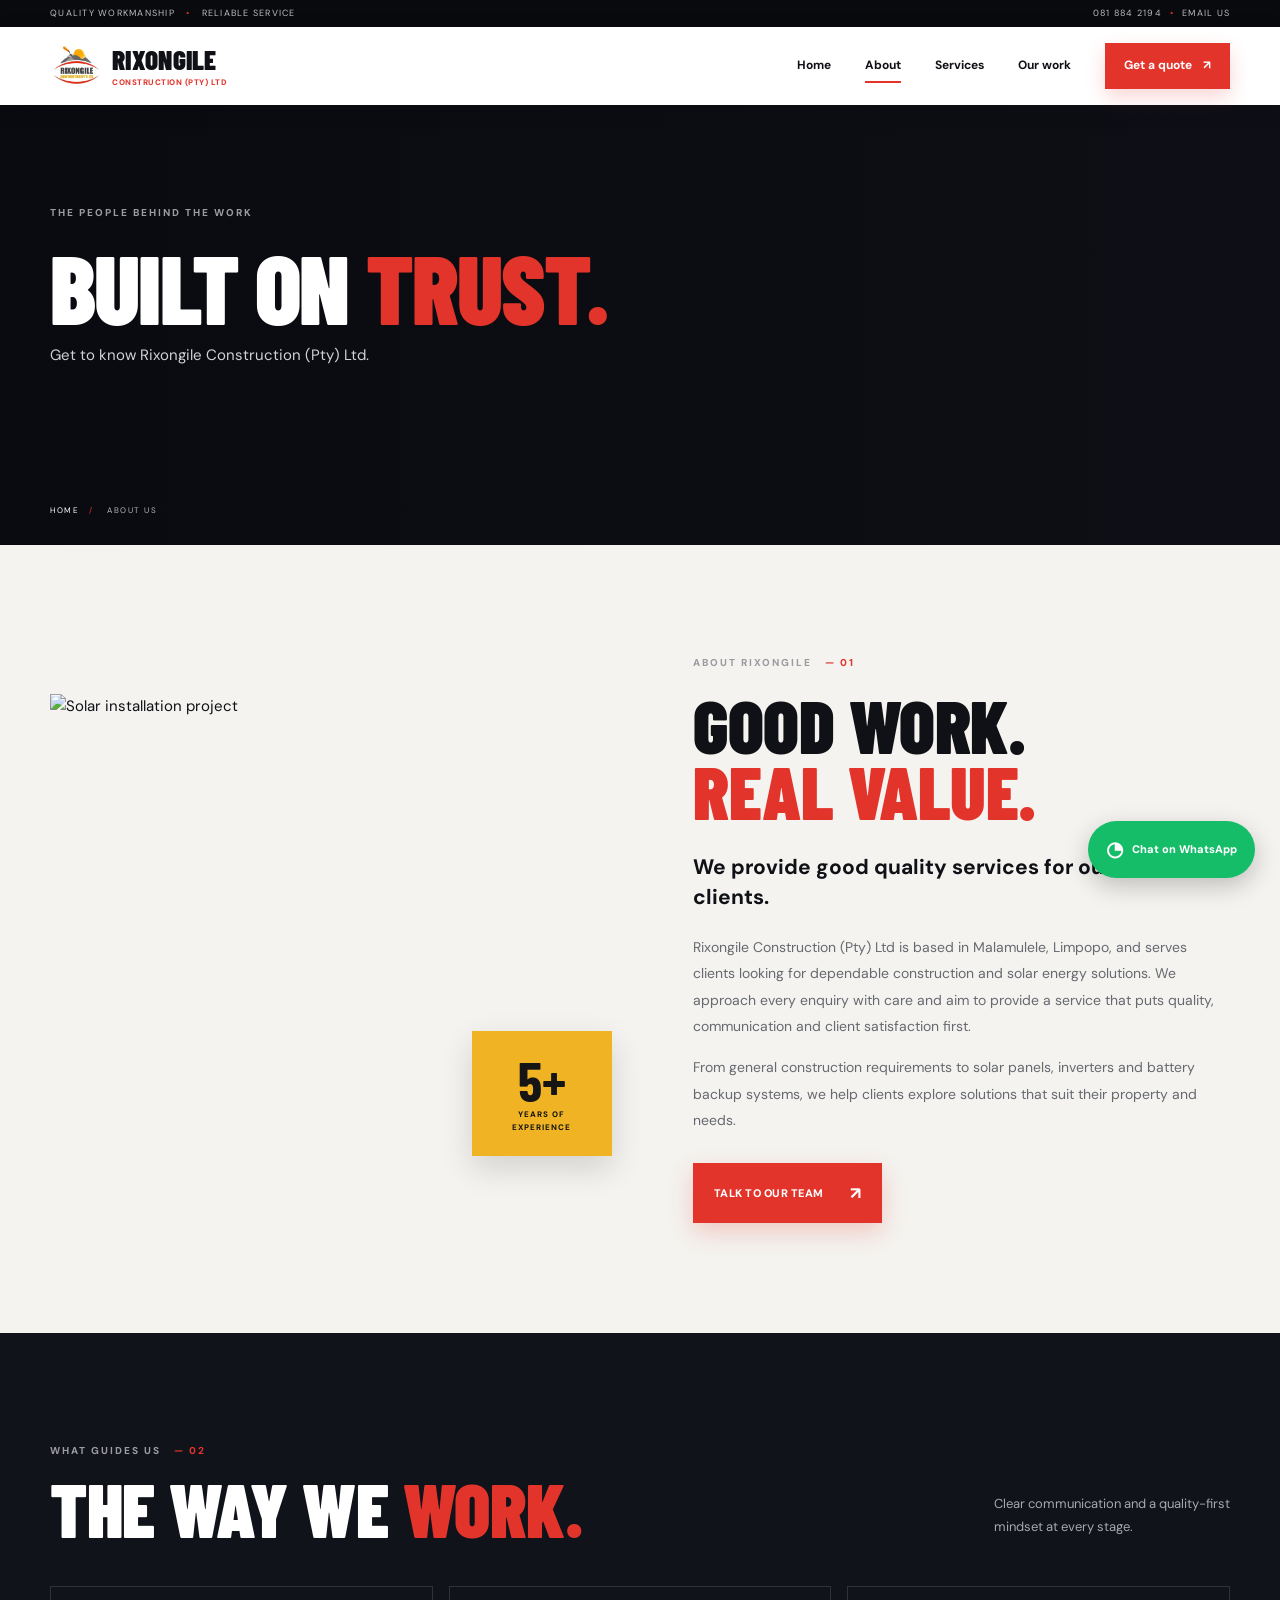
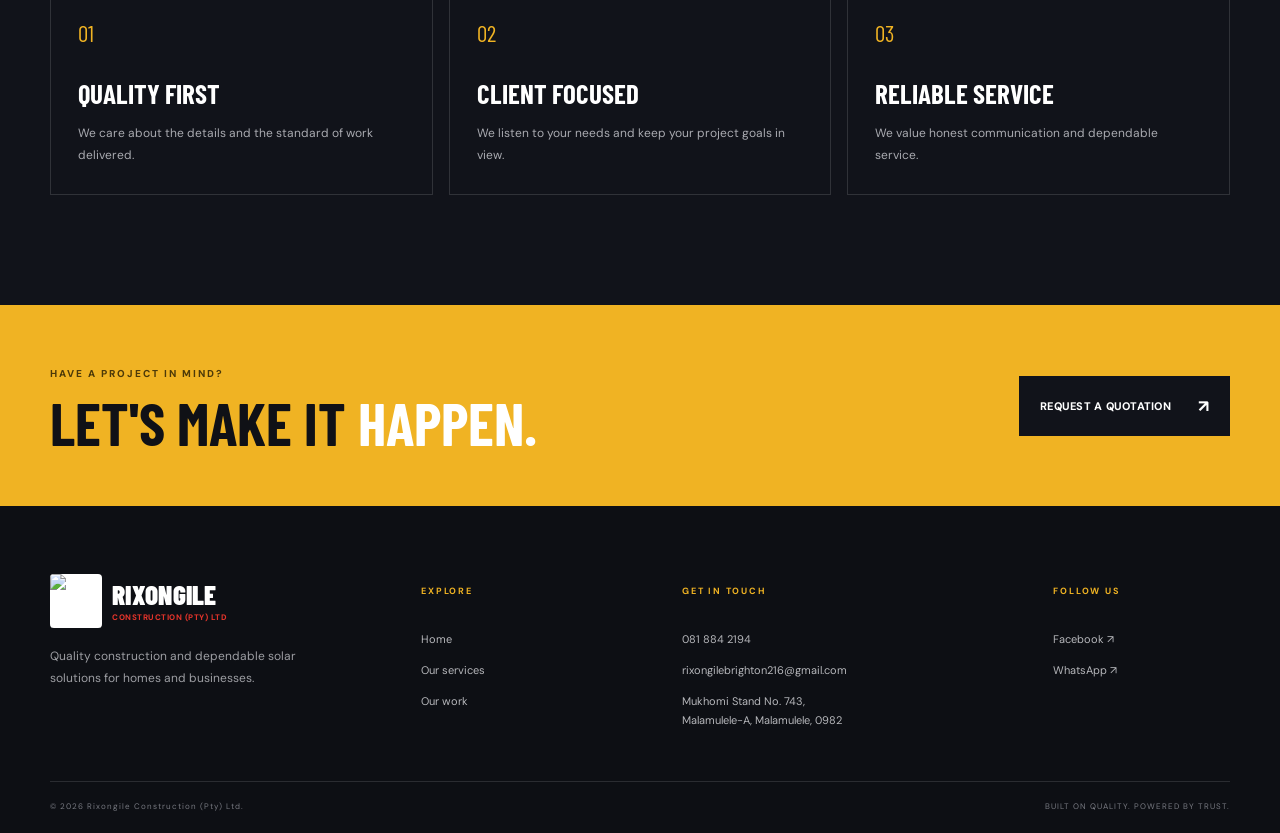
==== commit 3f94d37b: "Update about.html" ====
--- a/about.html
+++ b/about.html
@@ -1 +1 @@
-<!doctype html><html lang="en"><head><meta charset="utf-8"><meta name="viewport" content="width=device-width,initial-scale=1"><meta name="theme-color" content="#101116"><title>About Us | Rixongile Construction</title><link rel="preconnect" href="https://fonts.googleapis.com"><link href="https://fonts.googleapis.com/css2?family=Barlow+Condensed:wght@500;600;700;800;900&family=DM+Sans:wght@400;500;600;700;800&display=swap" rel="stylesheet"><link rel="stylesheet" href="styles.css"></head><body><div class="topline"><div class="wrap top-inner"><span>QUALITY WORKMANSHIP <i>•</i> RELIABLE SERVICE</span><span><a href="tel:+27818842194">081 884 2194</a><i>•</i><a href="mailto:rixongilebrighton216@gmail.com">EMAIL US</a></span></div></div><header class="site-header"><div class="wrap nav-wrap"><a class="brand" href="index.html"><img src="assets/logo-rixongile.jpg" alt="Rixongile Construction logo"><span><b>RIXONGILE</b><small>CONSTRUCTION (PTY) LTD</small></span></a><button class="menu-toggle" aria-label="Open navigation" aria-expanded="false"><span></span><span></span><span></span></button><nav class="nav-links"><a href="index.html">Home</a><a class="active" href="about.html">About</a><a href="index.html#services">Services</a><a href="index.html#projects">Our work</a><a class="nav-cta" href="contact.html">Get a quote <b>↗</b></a></nav></div></header><main><section class="inner-hero"><div class="inner-hero-bg"></div><div class="wrap inner-hero-content"><div class="section-kicker">THE PEOPLE BEHIND THE WORK</div><h1>BUILT ON <em>TRUST.</em></h1><p>Get to know Rixongile Construction (Pty) Ltd.</p><div class="breadcrumbs"><a href="index.html">HOME</a><span>/</span> ABOUT US</div></div></section><section class="section-pad about-main"><div class="wrap about-grid"><div class="about-photo reveal"><img src="assets/solar-installation-1.jpg" alt="Solar installation project"><div class="photo-stamp"><b>5+</b><span>YEARS OF<br>EXPERIENCE</span></div></div><div class="about-text reveal"><div class="section-kicker">ABOUT RIXONGILE <span>— 01</span></div><h2>GOOD WORK.<br><em>REAL VALUE.</em></h2><p class="lead">We provide good quality services for our trusted clients.</p><p>Rixongile Construction (Pty) Ltd is based in Malamulele, Limpopo, and serves clients looking for dependable construction and solar energy solutions. We approach every enquiry with care and aim to provide a service that puts quality, communication and client satisfaction first.</p><p>From general construction requirements to solar panels, inverters and battery backup systems, we help clients explore solutions that suit their property and needs.</p><a class="btn btn-red" href="contact.html">Talk to our team <span>↗</span></a></div></div></section><section class="values-section section-pad"><div class="wrap"><div class="section-head"><div><div class="section-kicker">WHAT GUIDES US <span>— 02</span></div><h2>THE WAY WE <em>WORK.</em></h2></div><p>Clear communication and a quality-first<br>mindset at every stage.</p></div><div class="values-grid"><article class="value-card reveal"><span>01</span><h3>QUALITY FIRST</h3><p>We care about the details and the standard of work delivered.</p></article><article class="value-card reveal"><span>02</span><h3>CLIENT FOCUSED</h3><p>We listen to your needs and keep your project goals in view.</p></article><article class="value-card reveal"><span>03</span><h3>RELIABLE SERVICE</h3><p>We value honest communication and dependable service.</p></article></div></div></section><section class="quote-strip"><div class="wrap quote-inner"><div><span class="section-kicker">HAVE A PROJECT IN MIND?</span><h2>LET'S MAKE IT <em>HAPPEN.</em></h2></div><a class="btn btn-dark" href="contact.html">Request a quotation <span>↗</span></a></div></section></main><footer class="footer"><div class="wrap footer-main"><div class="footer-brand"><a class="brand brand-light" href="index.html"><img src="assets/logo-rixongile.jpg" alt="Rixongile Construction logo"><span><b>RIXONGILE</b><small>CONSTRUCTION (PTY) LTD</small></span></a><p>Quality construction and dependable solar solutions for homes and businesses.</p></div><div><h4>EXPLORE</h4><a href="index.html">Home</a><a href="index.html#services">Our services</a><a href="index.html#projects">Our work</a></div><div><h4>GET IN TOUCH</h4><a href="tel:+27818842194">081 884 2194</a><a href="mailto:rixongilebrighton216@gmail.com">rixongilebrighton216@gmail.com</a><span>Mukhomi Stand No. 743,<br>Malamulele-A, Malamulele, 0982</span></div><div><h4>FOLLOW US</h4><a href="https://www.facebook.com/p/Rixongile-construction-ptyltd-61550637435289/" target="_blank" rel="noopener">Facebook ↗</a><a href="https://wa.me/27818842194" target="_blank" rel="noopener">WhatsApp ↗</a></div></div><div class="wrap footer-bottom"><span>© <span id="year"></span> Rixongile Construction (Pty) Ltd.</span><span>BUILT ON QUALITY. POWERED BY TRUST.</span></div></footer><a class="whatsapp-float" href="https://wa.me/27818842194?text=Hello%20Rixongile%20Construction%2C%20I%20would%20like%20to%20make%20an%20enquiry." target="_blank" rel="noopener"><span class="wa-dot">◔</span><span>Chat on WhatsApp</span></a><script src="script.js"></script></body></html>
+<!doctype html><html lang="en"><head><meta charset="utf-8"><meta name="viewport" content="width=device-width,initial-scale=1"><meta name="theme-color" content="#101116"><title>About Us | Rixongile Construction</title><link rel="preconnect" href="https://fonts.googleapis.com"><link href="https://fonts.googleapis.com/css2?family=Barlow+Condensed:wght@500;600;700;800;900&family=DM+Sans:wght@400;500;600;700;800&display=swap" rel="stylesheet"><link rel="stylesheet" href="styles.css"></head><body><div class="topline"><div class="wrap top-inner"><span>QUALITY WORKMANSHIP <i>•</i> RELIABLE SERVICE</span><span><a href="tel:+27818842194">081 884 2194</a><i>•</i><a href="mailto:rixongilebrighton216@gmail.com">EMAIL US</a></span></div></div><header class="site-header"><div class="wrap nav-wrap"><a class="brand" href="index.html"><img src="logo-rixongile.jpg" alt="Rixongile Construction logo"><span><b>RIXONGILE</b><small>CONSTRUCTION (PTY) LTD</small></span></a><button class="menu-toggle" aria-label="Open navigation" aria-expanded="false"><span></span><span></span><span></span></button><nav class="nav-links"><a href="index.html">Home</a><a class="active" href="about.html">About</a><a href="index.html#services">Services</a><a href="index.html#projects">Our work</a><a class="nav-cta" href="contact.html">Get a quote <b>↗</b></a></nav></div></header><main><section class="inner-hero"><div class="inner-hero-bg"></div><div class="wrap inner-hero-content"><div class="section-kicker">THE PEOPLE BEHIND THE WORK</div><h1>BUILT ON <em>TRUST.</em></h1><p>Get to know Rixongile Construction (Pty) Ltd.</p><div class="breadcrumbs"><a href="index.html">HOME</a><span>/</span> ABOUT US</div></div></section><section class="section-pad about-main"><div class="wrap about-grid"><div class="about-photo reveal"><img src="assets/solar-installation-1.jpg" alt="Solar installation project"><div class="photo-stamp"><b>5+</b><span>YEARS OF<br>EXPERIENCE</span></div></div><div class="about-text reveal"><div class="section-kicker">ABOUT RIXONGILE <span>— 01</span></div><h2>GOOD WORK.<br><em>REAL VALUE.</em></h2><p class="lead">We provide good quality services for our trusted clients.</p><p>Rixongile Construction (Pty) Ltd is based in Malamulele, Limpopo, and serves clients looking for dependable construction and solar energy solutions. We approach every enquiry with care and aim to provide a service that puts quality, communication and client satisfaction first.</p><p>From general construction requirements to solar panels, inverters and battery backup systems, we help clients explore solutions that suit their property and needs.</p><a class="btn btn-red" href="contact.html">Talk to our team <span>↗</span></a></div></div></section><section class="values-section section-pad"><div class="wrap"><div class="section-head"><div><div class="section-kicker">WHAT GUIDES US <span>— 02</span></div><h2>THE WAY WE <em>WORK.</em></h2></div><p>Clear communication and a quality-first<br>mindset at every stage.</p></div><div class="values-grid"><article class="value-card reveal"><span>01</span><h3>QUALITY FIRST</h3><p>We care about the details and the standard of work delivered.</p></article><article class="value-card reveal"><span>02</span><h3>CLIENT FOCUSED</h3><p>We listen to your needs and keep your project goals in view.</p></article><article class="value-card reveal"><span>03</span><h3>RELIABLE SERVICE</h3><p>We value honest communication and dependable service.</p></article></div></div></section><section class="quote-strip"><div class="wrap quote-inner"><div><span class="section-kicker">HAVE A PROJECT IN MIND?</span><h2>LET'S MAKE IT <em>HAPPEN.</em></h2></div><a class="btn btn-dark" href="contact.html">Request a quotation <span>↗</span></a></div></section></main><footer class="footer"><div class="wrap footer-main"><div class="footer-brand"><a class="brand brand-light" href="index.html"><img src="assets/logo-rixongile.jpg" alt="Rixongile Construction logo"><span><b>RIXONGILE</b><small>CONSTRUCTION (PTY) LTD</small></span></a><p>Quality construction and dependable solar solutions for homes and businesses.</p></div><div><h4>EXPLORE</h4><a href="index.html">Home</a><a href="index.html#services">Our services</a><a href="index.html#projects">Our work</a></div><div><h4>GET IN TOUCH</h4><a href="tel:+27818842194">081 884 2194</a><a href="mailto:rixongilebrighton216@gmail.com">rixongilebrighton216@gmail.com</a><span>Mukhomi Stand No. 743,<br>Malamulele-A, Malamulele, 0982</span></div><div><h4>FOLLOW US</h4><a href="https://www.facebook.com/p/Rixongile-construction-ptyltd-61550637435289/" target="_blank" rel="noopener">Facebook ↗</a><a href="https://wa.me/27818842194" target="_blank" rel="noopener">WhatsApp ↗</a></div></div><div class="wrap footer-bottom"><span>© <span id="year"></span> Rixongile Construction (Pty) Ltd.</span><span>BUILT ON QUALITY. POWERED BY TRUST.</span></div></footer><a class="whatsapp-float" href="https://wa.me/27818842194?text=Hello%20Rixongile%20Construction%2C%20I%20would%20like%20to%20make%20an%20enquiry." target="_blank" rel="noopener"><span class="wa-dot">◔</span><span>Chat on WhatsApp</span></a><script src="script.js"></script></body></html>
